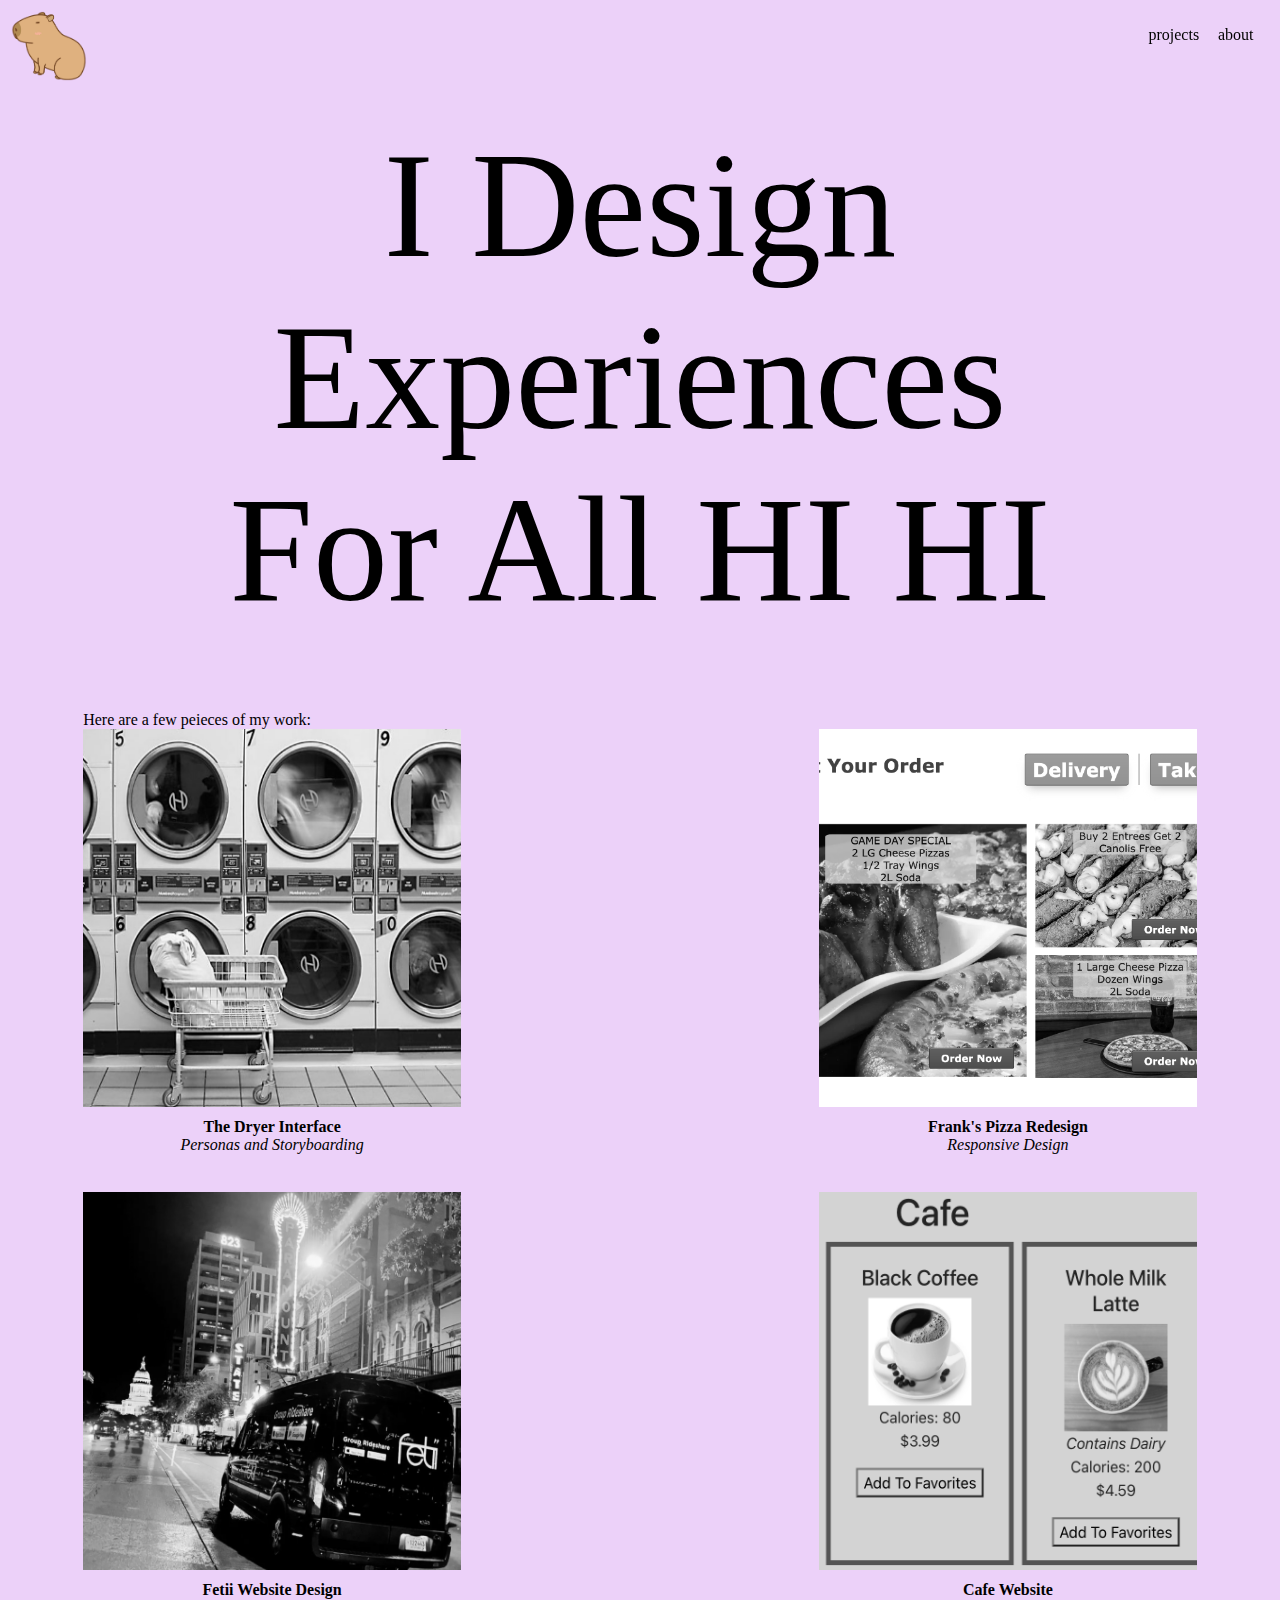
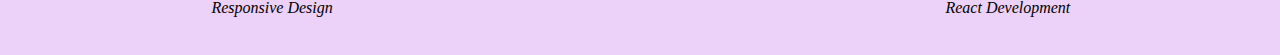
==== about.html @ 9f65a74c "Add files via upload" ====
<!doctype html>
<html>
  <head>
    <meta charset="utf-8">
    <title>This is the title of the webpage!</title>
    <link rel="stylesheet" href="styles.css">

  </head>
  <body>
    <div class="bar">
      <img src="logo.png" class="logo">
      <div class="menu">
        <div class="mainpage">
          <a href="https://happycapybara123.github.io/personas-and-storyboarding/" class="main">projects</a>
        </div>
        <div class="aboutpage">
          <a href="https://happycapybara123.github.io/personas-and-storyboarding/" class="about">about</a>
        </div>
      </div>
    </div>
    <div class="motto">
      I Design Experiences <br> For All HI HI
    </div>
    <div class="projectIntro">Here are a few peieces of my work:</div>
    <div class="projects">
      <div class="project">
        <a href="https://happycapybara123.github.io/personas-and-storyboarding/"><img src="dryer.png" class="projectimg"></img></a>
        <p class="projectTitle">The Dryer Interface</p>
        <p class="projectType">Personas and Storyboarding</p>
      </div>
      <div class="project">
        <img src="franks.png" class="projectimg"></img>
          <p class="projectTitle">Frank's Pizza Redesign</p>
          <p class="projectType">Responsive Design</p>
      </div>
      <div class="project">
        <img src="fetii.png" class="projectimg"></img>
        <p class="projectTitle">Fetii Website Design</p>
        <p class="projectType">Responsive Design</p>
      </div>
      <div class="project">
        <img src="cafe.png" class="projectimg"></img>
        <p class="projectTitle">Cafe Website</p>
        <p class="projectType">React Development</p>
      </div>
      
    </div>
    
 
  </body>
</html>
---- styles.css ----
*, *::before, *::after {
    box-sizing: border-box;
    }

img, picture, video, canvas, svg {
    display: block;
    max-width: 100%;
    }

* {
    margin: 0;
    }

table {
    border-collapse: collapse;
    border-spacing: 0;
    }

body{
    background-color: rgb(236, 209, 249);
}

.bar{
    display: flex;
    justify-content: space-between;
    margin-top: 3mm;
    margin-left: 3mm;
    margin-right: 5mm;
}

.logo{
    max-width: 2cm;
}

a:link { text-decoration: none; }


a:visited { text-decoration: none; }


a:hover { text-decoration: none; }


a:active { text-decoration: none; }

.menu{
    position: -webkit-sticky;
    position: sticky;
    top: 0;
    display: flex;
    justify-content: space-between;
    margin-right: 2mm;
}

.mainpage{
    margin-right: 5mm;
    margin-top: 4mm;
}
.aboutpage{
    margin-top: 4mm;
}

.main{
    color: black;
}

a:hover{
    color:rgb(140, 30, 183)
}
.about{
    color: black;
}



.motto{
    font-size: 150px;
    text-align: center;
    margin-left: 3cm;
    margin-right: 3cm;
    margin-top: 1cm;
}

.projectIntro{
    margin-top: 2cm;
    margin-left: 22mm;
}
.projects{
    
    display: flex;
    flex-wrap: wrap;
    justify-content: space-between;
    margin-left: 20mm;
    margin-right: 20mm;
}

.projectimg{
    width: 10cm;
    height: 10cm;
    filter: grayscale(100%);
    margin-bottom: 3mm;
}

.projectimg:hover{
    filter: grayscale(100%) brightness(70%) sepia(50%) hue-rotate(-100deg) saturate(500%) contrast(1);
}

.project{
    text-align: center;
    margin-bottom: 1cm;
    margin-left: 2mm;
    margin-right: 2mm;
}

.projectTitle{
    font-weight: bold;
}

.projectType{
    font-style: italic;
}
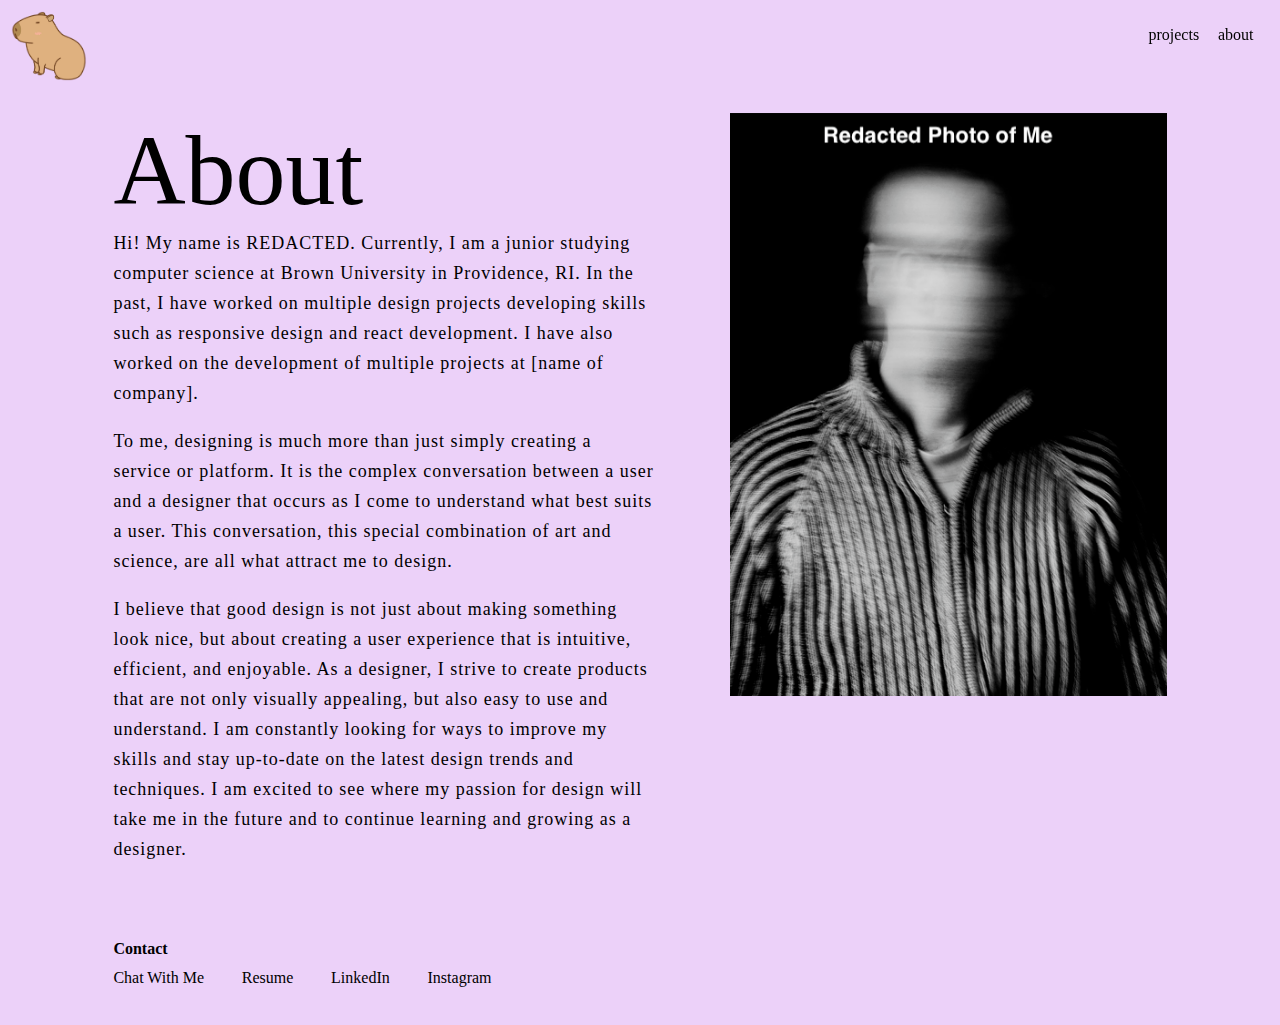
==== commit b22d2558: "Add files via upload" ====
--- a/about.html
+++ b/about.html
@@ -11,41 +11,42 @@
       <img src="logo.png" class="logo">
       <div class="menu">
         <div class="mainpage">
-          <a href="https://happycapybara123.github.io/personas-and-storyboarding/" class="main">projects</a>
+          <a href="./index.html" class="main">projects</a>
         </div>
         <div class="aboutpage">
-          <a href="https://happycapybara123.github.io/personas-and-storyboarding/" class="about">about</a>
+          <a href="./about.html" class="about">about</a>
         </div>
       </div>
     </div>
-    <div class="motto">
-      I Design Experiences <br> For All HI HI
+    <div class="fullBodyPage">
+        <div class="info">
+            <p class="aboutTitle">About</p>
+            <p class="aboutme"> Hi! My name is REDACTED. Currently, I am a junior studying computer science at Brown University in Providence, RI. In the past, I have worked on multiple design projects developing skills such as responsive design and react development. I have also worked on the development of multiple projects at [name of company].  </p>
+            <br>
+            <p class="aboutme"> To me, designing is much more than just simply creating a service or platform. It is the complex conversation between a user and a designer that occurs as I come to understand what best suits a user. This conversation, this special combination of art and science, are all what attract me to design. </p>
+            <br>
+            <p class="aboutme"> I believe that good design is not just about making something look nice, but about creating a user experience that is intuitive, efficient, and enjoyable. As a designer, I strive to create products that are not only visually appealing, but also easy to use and understand. I am constantly looking for ways to improve my skills and stay up-to-date on the latest design trends and techniques. I am excited to see where my passion for design will take me in the future and to continue learning and growing as a designer. </p>
+           
+        </div>
+        <div class="headshot"><img src="blurred_face.png"></div>  
     </div>
-    <div class="projectIntro">Here are a few peieces of my work:</div>
-    <div class="projects">
-      <div class="project">
-        <a href="https://happycapybara123.github.io/personas-and-storyboarding/"><img src="dryer.png" class="projectimg"></img></a>
-        <p class="projectTitle">The Dryer Interface</p>
-        <p class="projectType">Personas and Storyboarding</p>
-      </div>
-      <div class="project">
-        <img src="franks.png" class="projectimg"></img>
-          <p class="projectTitle">Frank's Pizza Redesign</p>
-          <p class="projectType">Responsive Design</p>
-      </div>
-      <div class="project">
-        <img src="fetii.png" class="projectimg"></img>
-        <p class="projectTitle">Fetii Website Design</p>
-        <p class="projectType">Responsive Design</p>
-      </div>
-      <div class="project">
-        <img src="cafe.png" class="projectimg"></img>
-        <p class="projectTitle">Cafe Website</p>
-        <p class="projectType">React Development</p>
-      </div>
-      
+    <div class="bottomSection">
+        <p class="smallTitle">Contact</p>
+        <div class="contactMe">
+            <a href="mailto:happy_capybara@brown.edu" target="_blank" rel="noopener noreferrer">
+                <p class="contact">Chat With Me</p>
+            </a>
+            <a href="fake_resume.pdf" target="_blank">
+                <p class="contact">Resume</p>
+            </a>
+            <a href="https://www.linkedin.com/school/brown-university/" target="_blank">
+                <p class="contact">LinkedIn</p>
+            </a>
+            <a href="https://www.instagram.com/capybara._/" target="_blank">
+                <p class="contact">Instagram</p>
+            </a>
+        </div>
     </div>
     
- 
   </body>
 </html>
--- a/styles.css
+++ b/styles.css
@@ -20,12 +20,21 @@
     background-color: rgb(236, 209, 249);
 }
 
+html{
+    scroll-behavior: smooth;
+}
+
 .bar{
     display: flex;
     justify-content: space-between;
     margin-top: 3mm;
     margin-left: 3mm;
     margin-right: 5mm;
+    top: 0;
+    left: 0;
+    right: 0;
+    position: fixed;
+    z-index: 1;
 }
 
 .logo{
@@ -44,9 +53,6 @@
 a:active { text-decoration: none; }
 
 .menu{
-    position: -webkit-sticky;
-    position: sticky;
-    top: 0;
     display: flex;
     justify-content: space-between;
     margin-right: 2mm;
@@ -65,7 +71,7 @@
 }
 
 a:hover{
-    color:rgb(140, 30, 183)
+    color:rgb(140, 30, 183);
 }
 .about{
     color: black;
@@ -79,11 +85,16 @@
     margin-left: 3cm;
     margin-right: 3cm;
     margin-top: 1cm;
+    font-family: cursive;
+    font-weight: bold;
 }
 
 .projectIntro{
     margin-top: 2cm;
     margin-left: 22mm;
+    font-size: 22px;
+    font-weight: bold;
+    margin-bottom: 5mm;
 }
 .projects{
     
@@ -114,8 +125,60 @@
 
 .projectTitle{
     font-weight: bold;
+    color: black;
 }
 
 .projectType{
     font-style: italic;
+    color: black;
+}
+
+.fullBodyPage{
+    display: flex;
+    margin-top: 30mm;
+    margin-left: 30mm;
+    margin-right: 30mm;
+}
+
+.info{
+    width: 60%;
+    margin-right: 10mm;
+    padding-right: 10mm;
+}
+
+.aboutTitle{
+    font-size: 100px;
+}
+
+.aboutme{
+    font-size: 18px;
+    letter-spacing: 1px;
+    line-height: 30px;
+}
+
+.bottomSection{
+    margin-top: 20mm;
+    margin-left: 30mm;
+    margin-right: 30mm;
+}
+
+.smallTitle{
+    font-weight: bold;
+}
+
+.contactMe{
+    color: black;
+    margin-top: 3mm;
+    display: flex;
+
+}
+
+.contact{
+    color: black;
+    margin-right: 10mm;
+    margin-bottom: 10mm;
+}
+
+.contact:hover{
+    color:rgb(140, 30, 183);
 }